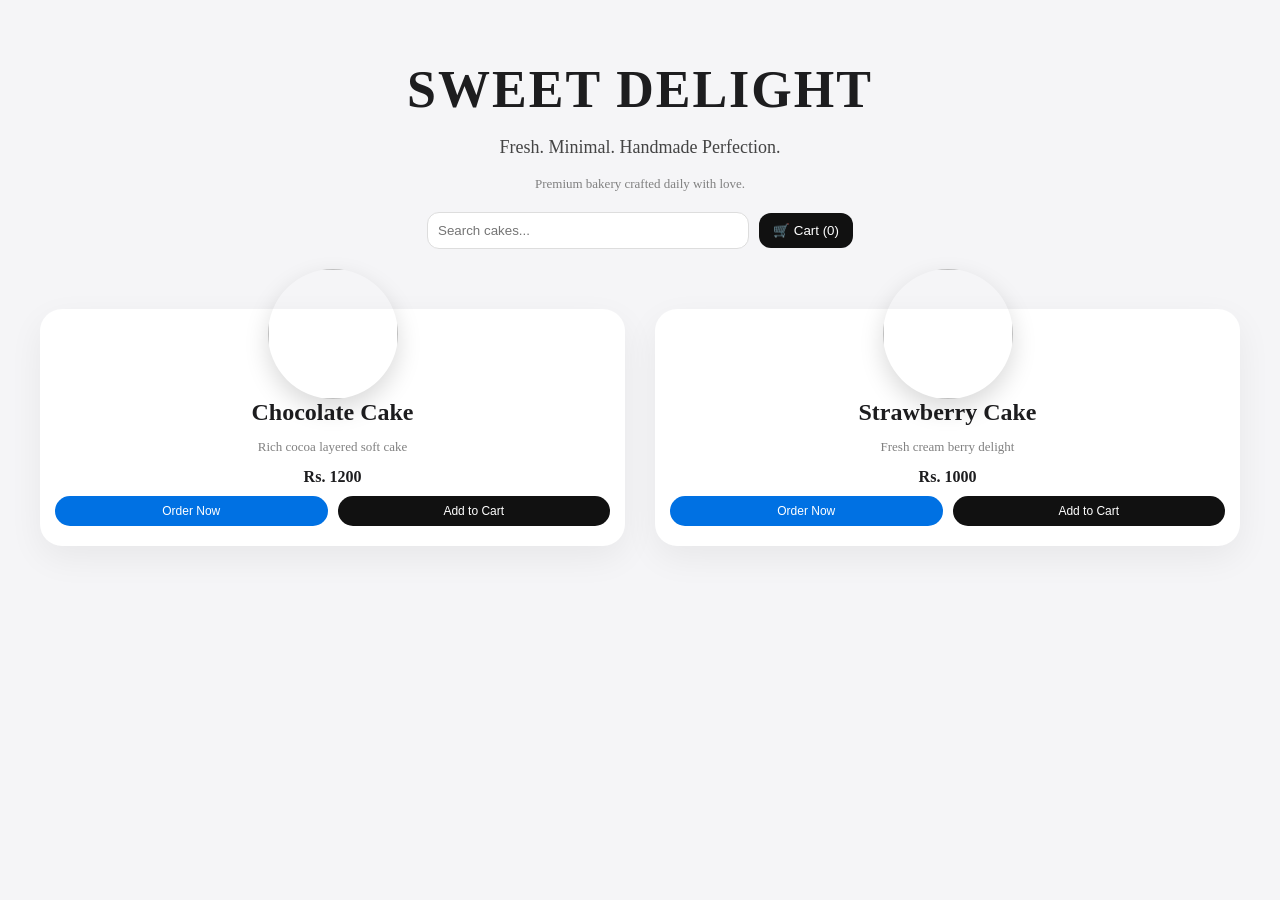
==== index.html @ 59472704 "Add files via upload" ====
<!DOCTYPE html>
<html lang="en">
<head>
<meta charset="UTF-8">
<meta name="viewport" content="width=device-width, initial-scale=1.0">
<title>Sweet Delight Bakery</title>
<link rel="stylesheet" href="style.css">
</head>

<body>

<!-- HEADER -->
<section class="header">

  <h1 class="brand">SWEET DELIGHT</h1>
  <p class="motto">Fresh. Minimal. Handmade Perfection.</p>
  <p class="desc">Premium bakery crafted daily with love.</p>

  <!-- SEARCH + CART -->
  <div class="topbar">

    <input id="search" placeholder="Search cakes..." onkeyup="searchProduct()">

    <button class="cart-btn" onclick="goCart()">
      🛒 Cart (<span id="cartCount">0</span>)
    </button>

  </div>

</section>

<!-- PRODUCTS -->
<section class="grid">

  <!-- PRODUCT -->
  <div class="card">

    <div class="img-wrap">
      <img src="https://images.unsplash.com/photo-1578985545062-69928b1d9587">
    </div>

    <div class="content">
      <h2>Chocolate Cake</h2>
      <p>Rich cocoa layered soft cake</p>
      <div class="price">Rs. 1200</div>

      <div class="btn-row">

        <button class="order"
          onclick="orderNow('Chocolate Cake')">
          Order Now
        </button>

        <button class="cart"
          onclick="addToCart('Chocolate Cake')">
          Add to Cart
        </button>

      </div>

    </div>

  </div>

  <!-- PRODUCT -->
  <div class="card">

    <div class="img-wrap">
      <img src="https://images.unsplash.com/photo-1562440499-64c9a111f713">
    </div>

    <div class="content">
      <h2>Strawberry Cake</h2>
      <p>Fresh cream berry delight</p>
      <div class="price">Rs. 1000</div>

      <div class="btn-row">

        <button class="order"
          onclick="orderNow('Strawberry Cake')">
          Order Now
        </button>

        <button class="cart"
          onclick="addToCart('Strawberry Cake')">
          Add to Cart
        </button>

      </div>

    </div>

  </div>

</section>

<script src="script.js"></script>
</body>
</html>
---- style.css ----
body{
  margin:0;
  font-family:-apple-system,BlinkMacSystemFont,"Segoe UI";
  background:#f5f5f7;
  color:#1d1d1f;
}

/* HEADER */
.header{
  text-align:center;
  padding:60px 20px 20px;
}

.brand{
  font-size:52px;
  font-weight:800;
  margin:0;
  letter-spacing:2px;
}

.motto{
  font-size:18px;
  color:#444;
}

.desc{
  font-size:13px;
  color:gray;
}

/* TOP BAR */
.topbar{
  margin-top:20px;
  display:flex;
  justify-content:center;
  align-items:center;
  gap:10px;
}

/* SEARCH */
#search{
  width:300px;
  padding:10px;
  border-radius:12px;
  border:1px solid #ddd;
}

/* CART BUTTON */
.cart-btn{
  padding:10px 14px;
  border-radius:12px;
  border:none;
  background:#111;
  color:white;
  cursor:pointer;
}

/* GRID */
.grid{
  display:grid;
  grid-template-columns:repeat(auto-fit,minmax(260px,1fr));
  gap:30px;
  padding:40px;
}

/* CARD */
.card{
  background:white;
  border-radius:22px;
  box-shadow:0 12px 35px rgba(0,0,0,0.06);
  text-align:center;
  padding-top:70px;
  position:relative;
}

/* OVERLAY IMAGE */
.img-wrap{
  position:absolute;
  top:-40px;
  left:50%;
  transform:translateX(-50%);
  width:130px;
  height:130px;
  border-radius:50%;
  overflow:hidden;
  box-shadow:0 10px 25px rgba(0,0,0,0.15);
}

.img-wrap img{
  width:100%;
  height:100%;
  object-fit:cover;
}

/* CONTENT */
.content{
  padding:10px 15px 20px;
}

h2{
  margin:10px 0 5px;
}

p{
  color:gray;
  font-size:13px;
}

.price{
  font-weight:600;
  margin:10px 0;
}

/* BUTTONS */
.btn-row{
  display:flex;
  gap:10px;
}

/* ORDER */
.order{
  flex:1;
  padding:8px;
  border-radius:20px;
  border:none;
  background:#0071e3;
  color:white;
  font-size:12px;
  cursor:pointer;
}

/* CART */
.cart{
  flex:1;
  padding:8px;
  border-radius:20px;
  border:none;
  background:#111;
  color:white;
  font-size:12px;
  cursor:pointer;
}
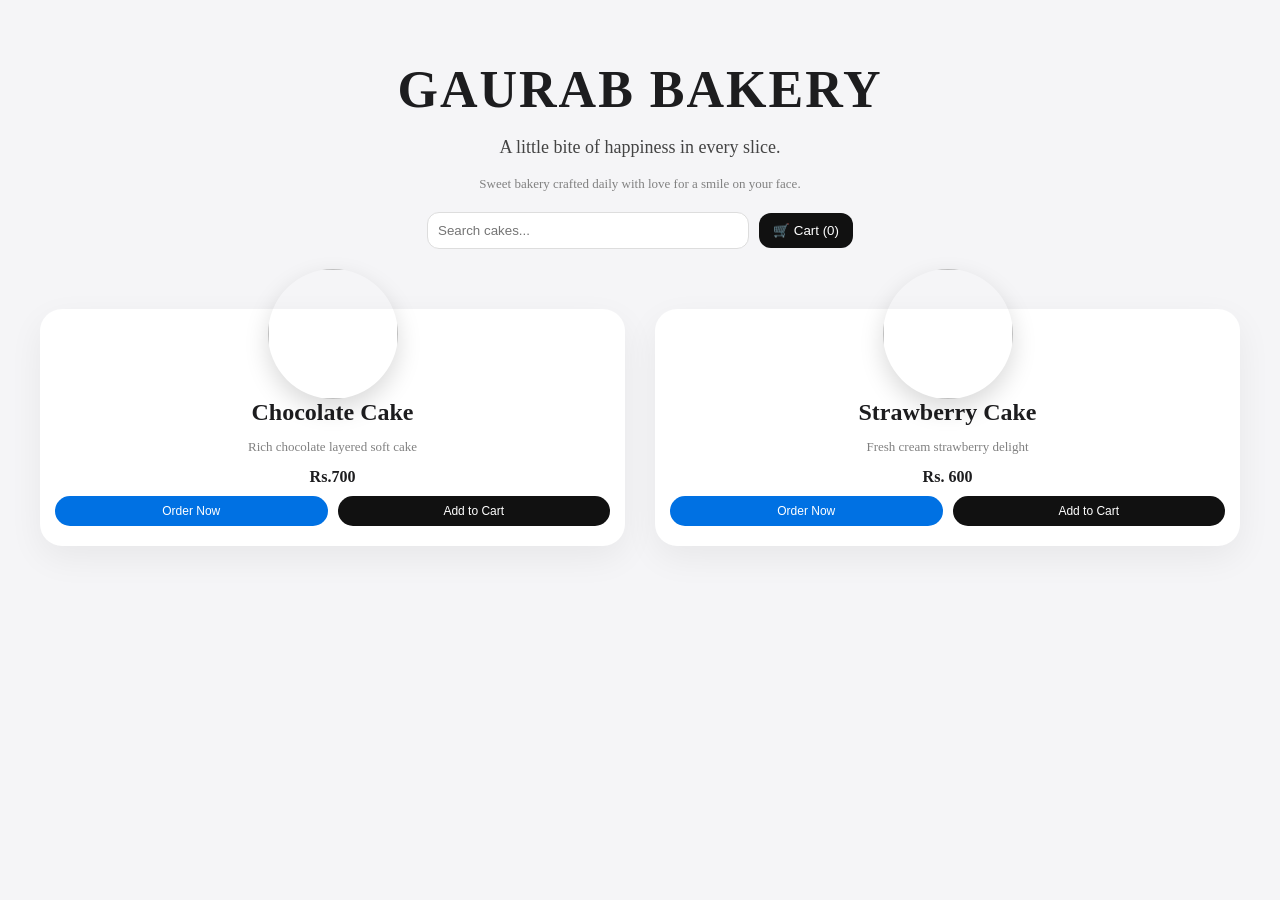
==== commit 29177955: "index.html" ====
--- a/index.html
+++ b/index.html
@@ -3,7 +3,7 @@
 <head>
 <meta charset="UTF-8">
 <meta name="viewport" content="width=device-width, initial-scale=1.0">
-<title>Sweet Delight Bakery</title>
+<title>Gaurab Bakery</title>
 <link rel="stylesheet" href="style.css">
 </head>
 
@@ -12,9 +12,9 @@
 <!-- HEADER -->
 <section class="header">
 
-  <h1 class="brand">SWEET DELIGHT</h1>
-  <p class="motto">Fresh. Minimal. Handmade Perfection.</p>
-  <p class="desc">Premium bakery crafted daily with love.</p>
+  <h1 class="brand">GAURAB BAKERY</h1>
+  <p class="motto">A little bite of happiness in every slice.</p>
+  <p class="desc">Sweet bakery crafted daily with love for a smile on your face.</p>
 
   <!-- SEARCH + CART -->
   <div class="topbar">
@@ -41,8 +41,8 @@
 
     <div class="content">
       <h2>Chocolate Cake</h2>
-      <p>Rich cocoa layered soft cake</p>
-      <div class="price">Rs. 1200</div>
+      <p>Rich chocolate layered soft cake</p>
+      <div class="price">Rs.700 </div>
 
       <div class="btn-row">
 
@@ -71,8 +71,8 @@
 
     <div class="content">
       <h2>Strawberry Cake</h2>
-      <p>Fresh cream berry delight</p>
-      <div class="price">Rs. 1000</div>
+      <p>Fresh cream strawberry delight</p>
+      <div class="price">Rs. 600 </div>
 
       <div class="btn-row">
 
@@ -96,4 +96,4 @@
 
 <script src="script.js"></script>
 </body>
-</html>+</html>
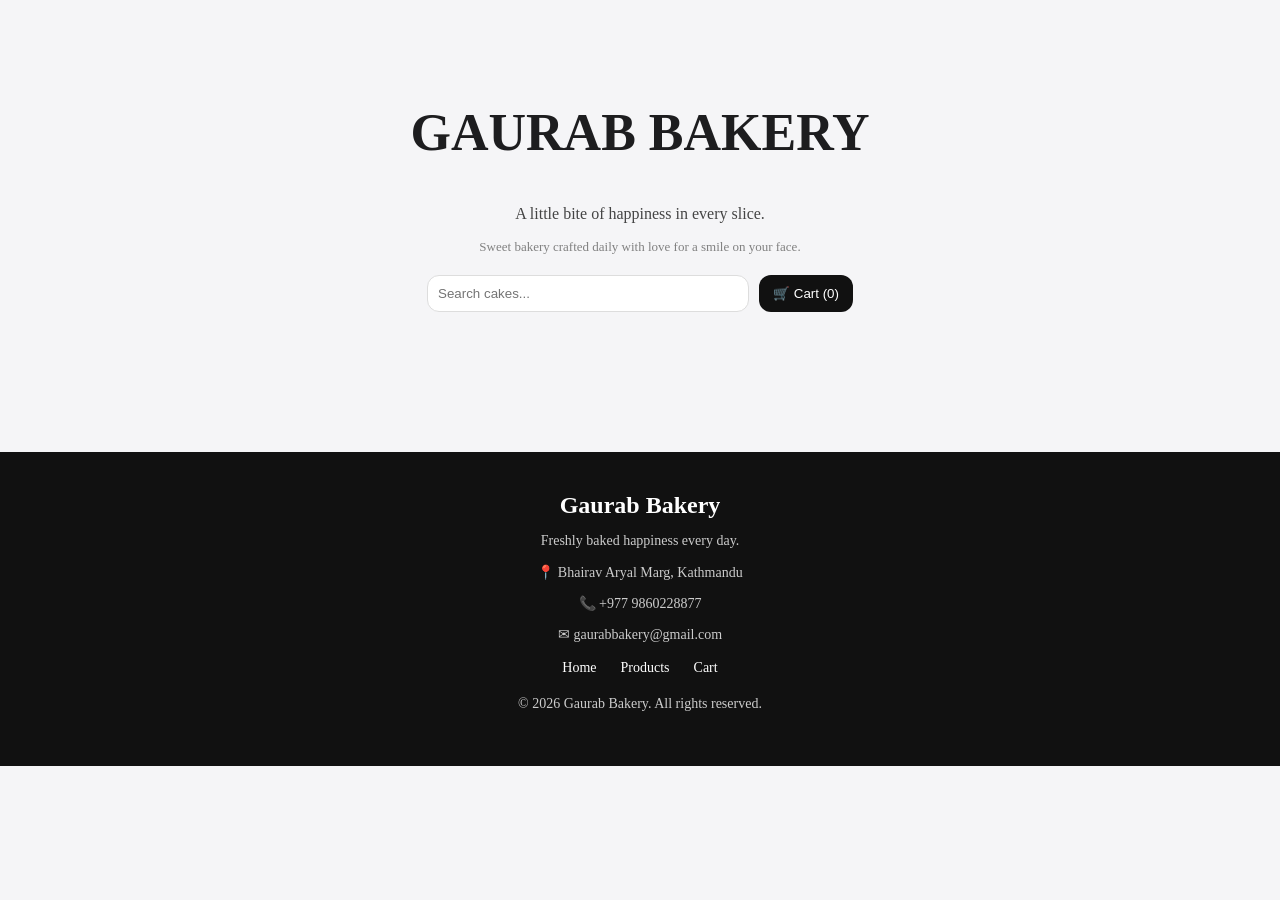
==== commit 8362213c: "index.html" ====
--- a/index.html
+++ b/index.html
@@ -9,91 +9,49 @@
 
 <body>
 
-<!-- HEADER -->
 <section class="header">
-
   <h1 class="brand">GAURAB BAKERY</h1>
   <p class="motto">A little bite of happiness in every slice.</p>
   <p class="desc">Sweet bakery crafted daily with love for a smile on your face.</p>
 
-  <!-- SEARCH + CART -->
   <div class="topbar">
-
     <input id="search" placeholder="Search cakes..." onkeyup="searchProduct()">
 
     <button class="cart-btn" onclick="goCart()">
       🛒 Cart (<span id="cartCount">0</span>)
     </button>
+  </div>
+</section>
+
+<section class="grid" id="productGrid"></section>
+
+<script src="script.js"></script>
+
+<footer class="footer">
+
+  <div class="footer-content">
+
+    <h2>Gaurab Bakery</h2>
+    <p>Freshly baked happiness every day.</p>
+
+    <div class="footer-info">
+      <p>📍 Bhairav Aryal Marg, Kathmandu</p>
+      <p>📞 +977 9860228877</p>
+      <p>✉ gaurabbakery@gmail.com</p>
+    </div>
+
+    <div class="footer-links">
+      <a href="#">Home</a>
+      <a href="#">Products</a>
+      <a href="#">Cart</a>
+    </div>
+
+    <p class="copyright">
+      © 2026 Gaurab Bakery. All rights reserved.
+    </p>
 
   </div>
 
-</section>
-
-<!-- PRODUCTS -->
-<section class="grid">
-
-  <!-- PRODUCT -->
-  <div class="card">
-
-    <div class="img-wrap">
-      <img src="https://images.unsplash.com/photo-1578985545062-69928b1d9587">
-    </div>
-
-    <div class="content">
-      <h2>Chocolate Cake</h2>
-      <p>Rich chocolate layered soft cake</p>
-      <div class="price">Rs.700 </div>
-
-      <div class="btn-row">
-
-        <button class="order"
-          onclick="orderNow('Chocolate Cake')">
-          Order Now
-        </button>
-
-        <button class="cart"
-          onclick="addToCart('Chocolate Cake')">
-          Add to Cart
-        </button>
-
-      </div>
-
-    </div>
-
-  </div>
-
-  <!-- PRODUCT -->
-  <div class="card">
-
-    <div class="img-wrap">
-      <img src="https://images.unsplash.com/photo-1562440499-64c9a111f713">
-    </div>
-
-    <div class="content">
-      <h2>Strawberry Cake</h2>
-      <p>Fresh cream strawberry delight</p>
-      <div class="price">Rs. 600 </div>
-
-      <div class="btn-row">
-
-        <button class="order"
-          onclick="orderNow('Strawberry Cake')">
-          Order Now
-        </button>
-
-        <button class="cart"
-          onclick="addToCart('Strawberry Cake')">
-          Add to Cart
-        </button>
-
-      </div>
-
-    </div>
-
-  </div>
-
-</section>
-
-<script src="script.js"></script>
+</footer>
 </body>
 </html>
--- a/style.css
+++ b/style.css
@@ -5,7 +5,6 @@
   color:#1d1d1f;
 }
 
-/* HEADER */
 .header{
   text-align:center;
   padding:60px 20px 20px;
@@ -14,30 +13,18 @@
 .brand{
   font-size:52px;
   font-weight:800;
-  margin:0;
-  letter-spacing:2px;
 }
 
-.motto{
-  font-size:18px;
-  color:#444;
-}
+.motto{ color:#444; }
+.desc{ font-size:13px; color:gray; }
 
-.desc{
-  font-size:13px;
-  color:gray;
-}
-
-/* TOP BAR */
 .topbar{
   margin-top:20px;
   display:flex;
   justify-content:center;
-  align-items:center;
   gap:10px;
 }
 
-/* SEARCH */
 #search{
   width:300px;
   padding:10px;
@@ -45,17 +32,14 @@
   border:1px solid #ddd;
 }
 
-/* CART BUTTON */
 .cart-btn{
   padding:10px 14px;
   border-radius:12px;
   border:none;
   background:#111;
   color:white;
-  cursor:pointer;
 }
 
-/* GRID */
 .grid{
   display:grid;
   grid-template-columns:repeat(auto-fit,minmax(260px,1fr));
@@ -63,7 +47,6 @@
   padding:40px;
 }
 
-/* CARD */
 .card{
   background:white;
   border-radius:22px;
@@ -73,7 +56,6 @@
   position:relative;
 }
 
-/* OVERLAY IMAGE */
 .img-wrap{
   position:absolute;
   top:-40px;
@@ -83,7 +65,6 @@
   height:130px;
   border-radius:50%;
   overflow:hidden;
-  box-shadow:0 10px 25px rgba(0,0,0,0.15);
 }
 
 .img-wrap img{
@@ -92,51 +73,65 @@
   object-fit:cover;
 }
 
-/* CONTENT */
-.content{
-  padding:10px 15px 20px;
-}
+.content{ padding:10px 15px 20px; }
+.price{ font-weight:600; margin:10px 0; }
 
-h2{
-  margin:10px 0 5px;
-}
-
-p{
-  color:gray;
-  font-size:13px;
-}
-
-.price{
-  font-weight:600;
-  margin:10px 0;
-}
-
-/* BUTTONS */
 .btn-row{
   display:flex;
   gap:10px;
 }
 
-/* ORDER */
-.order{
+.order, .cart{
   flex:1;
   padding:8px;
   border-radius:20px;
   border:none;
-  background:#0071e3;
   color:white;
-  font-size:12px;
-  cursor:pointer;
 }
 
-/* CART */
-.cart{
-  flex:1;
-  padding:8px;
-  border-radius:20px;
-  border:none;
+.order{ background:#111; }
+.cart{ background:#0071e3; }
+
+/* FOOTER */
+.footer{
   background:#111;
   color:white;
+  text-align:center;
+  padding:40px 20px;
+  margin-top:40px;
+}
+
+.footer h2{
+  margin:0;
+  font-size:24px;
+}
+
+.footer p{
+  color:#ccc;
+  font-size:14px;
+}
+
+.footer-info{
+  margin:15px 0;
+}
+
+.footer-links{
+  margin:15px 0;
+}
+
+.footer-links a{
+  color:#fff;
+  margin:0 10px;
+  text-decoration:none;
+  font-size:14px;
+}
+
+.footer-links a:hover{
+  text-decoration:underline;
+}
+
+.copyright{
+  margin-top:20px;
   font-size:12px;
-  cursor:pointer;
-}+  color:#888;
+}
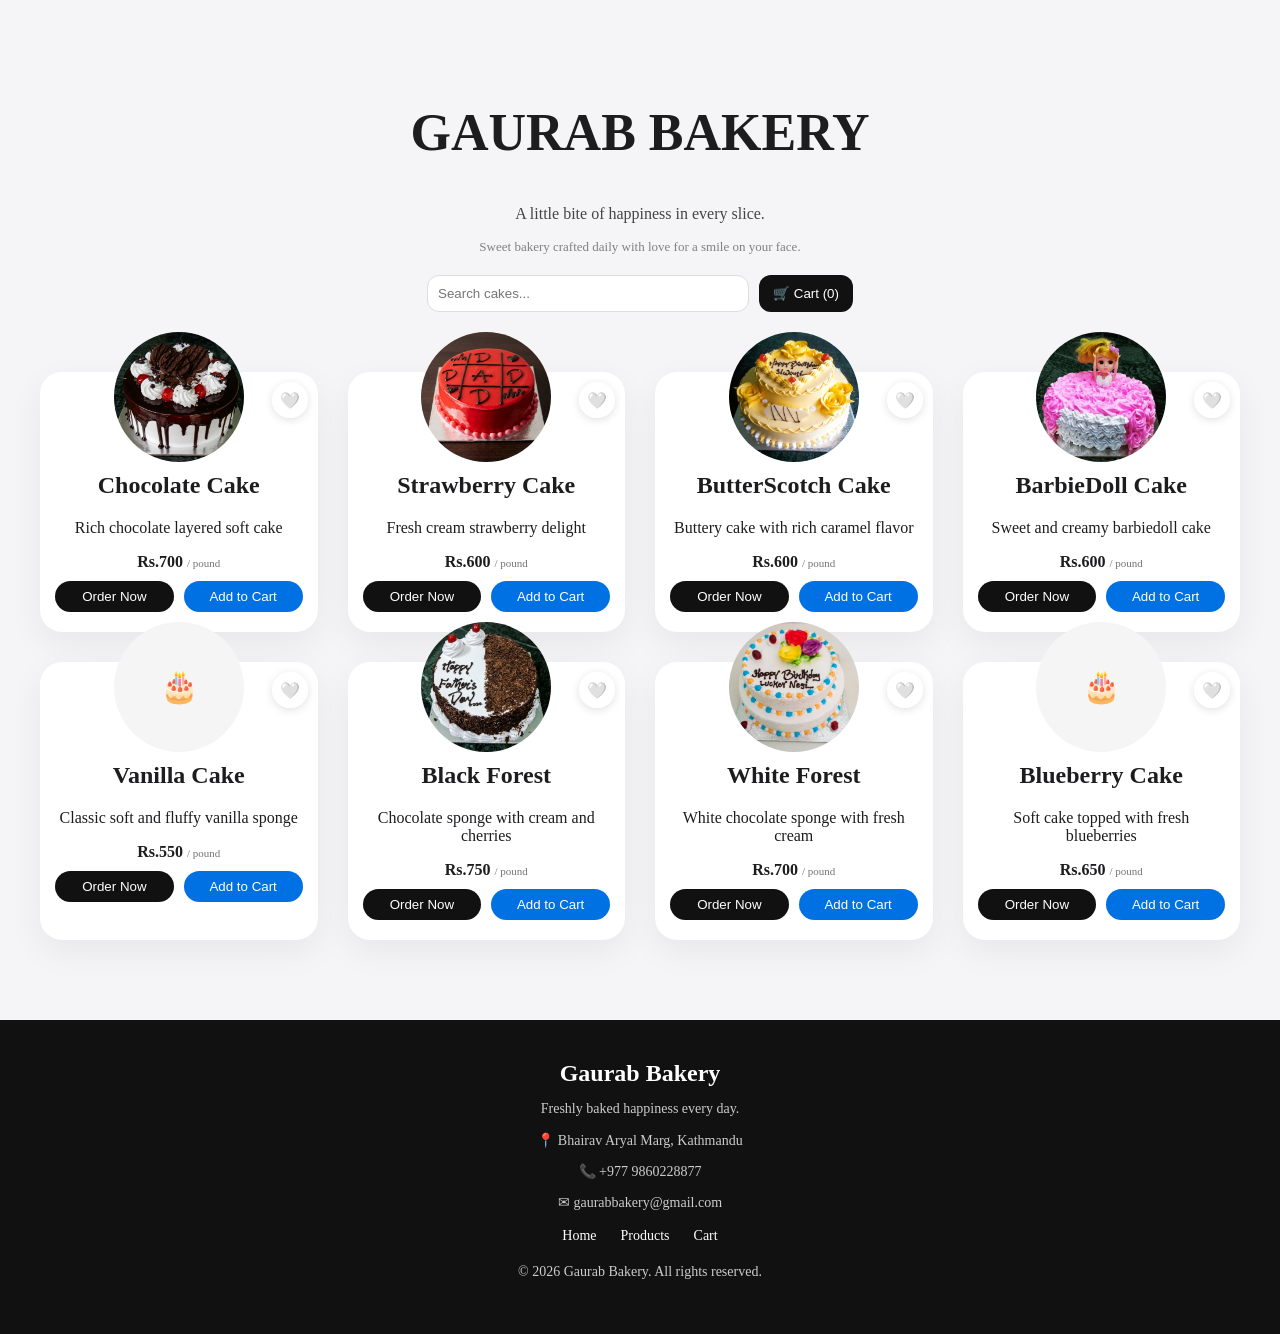
==== commit b194f0e9: "Add files via upload" ====
--- a/index.html
+++ b/index.html
@@ -54,4 +54,4 @@
 
 </footer>
 </body>
-</html>
+</html>
--- a/style.css
+++ b/style.css
@@ -134,4 +134,4 @@
   margin-top:20px;
   font-size:12px;
   color:#888;
-}
+}
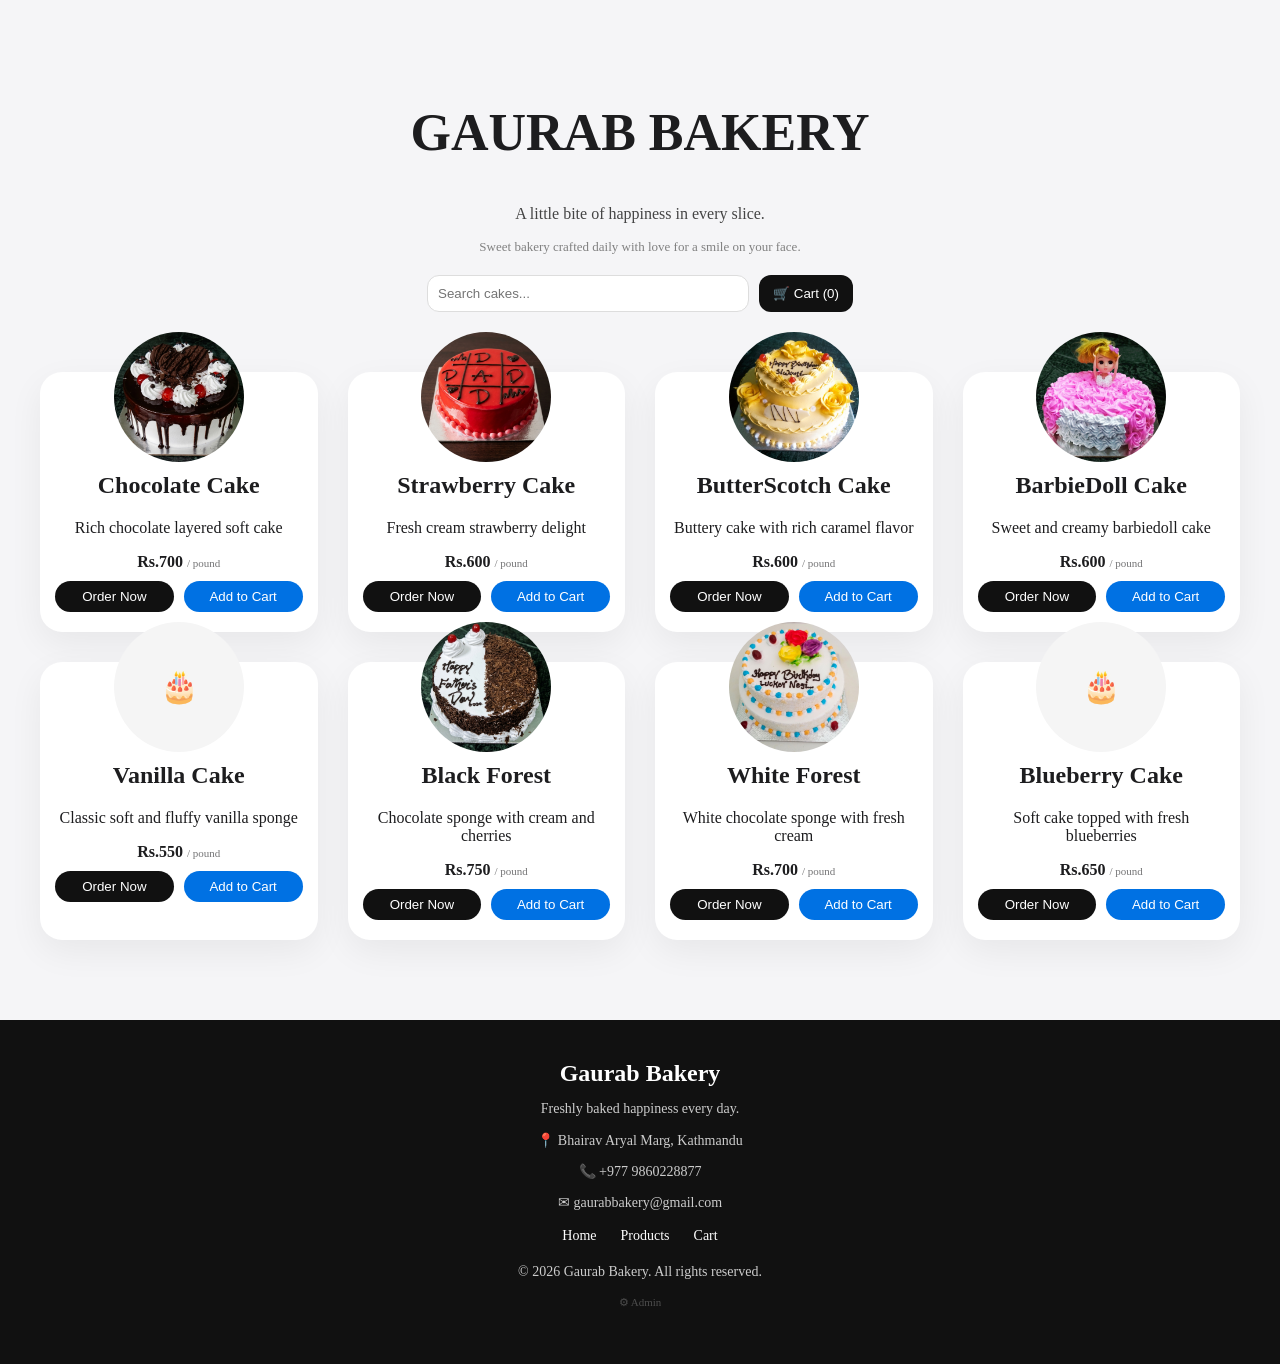
==== commit fd117965: "Add files via upload" ====
--- a/index.html
+++ b/index.html
@@ -49,6 +49,9 @@
     <p class="copyright">
       © 2026 Gaurab Bakery. All rights reserved.
     </p>
+    <p style="margin-top:12px;">
+      <a href="admin.html" style="font-size:11px;color:#888;text-decoration:none;opacity:0.5;">⚙ Admin</a>
+    </p>
 
   </div>
 
